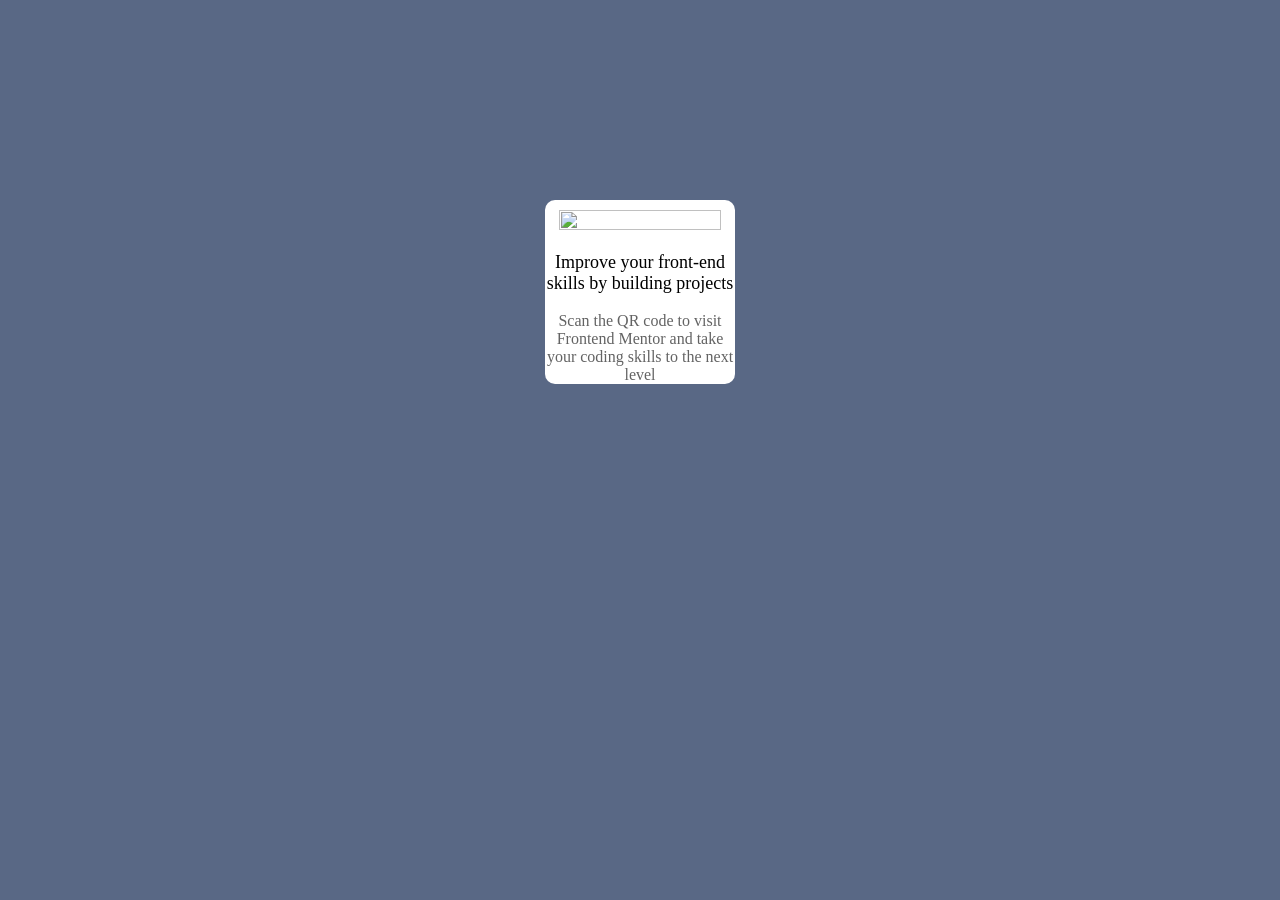
==== index.html @ e50d2d03 "Add files via upload" ====
<!DOCTYPE html>
<html lang="en">
<head>
    <meta charset="UTF-8">
    <meta name="viewport" content="width=device-width, initial-scale=1.0">
    <title>yappa yappa yappa</title>
    <link rel="stylesheet" href="style.css">
</head>
<body>
<div> 
    <img src="image-qr-code.png"> 
    <p class="p1">Improve your front-end skills by building projects<br></p>
    <p class="p2">Scan the QR code to visit Frontend Mentor and take your coding skills to the next level</p>
</div>
</body>
</html>
---- style.css ----
*{
box-sizing: border-box;
}
body{
    background-color: rgb(89, 104, 133);
}
div{
text-align: center;
height: 15%;
width: 15%;
margin-left: auto;
margin-right: auto;
margin-top: 200px;
background-color: white;
border-radius: 10px;
}
img{
    display: block;
    height: 95%;
    width: 95%;
    padding: 10px 5px 0px 5px;
    margin-top: 200px;
    margin-left: auto;
    margin-right: auto;
    border-radius: 10px;

}
.p1{
    font-size: large;
    color: black;
}
.p2{
    font-size: medium;
    color:rgb(99, 99, 99);
}
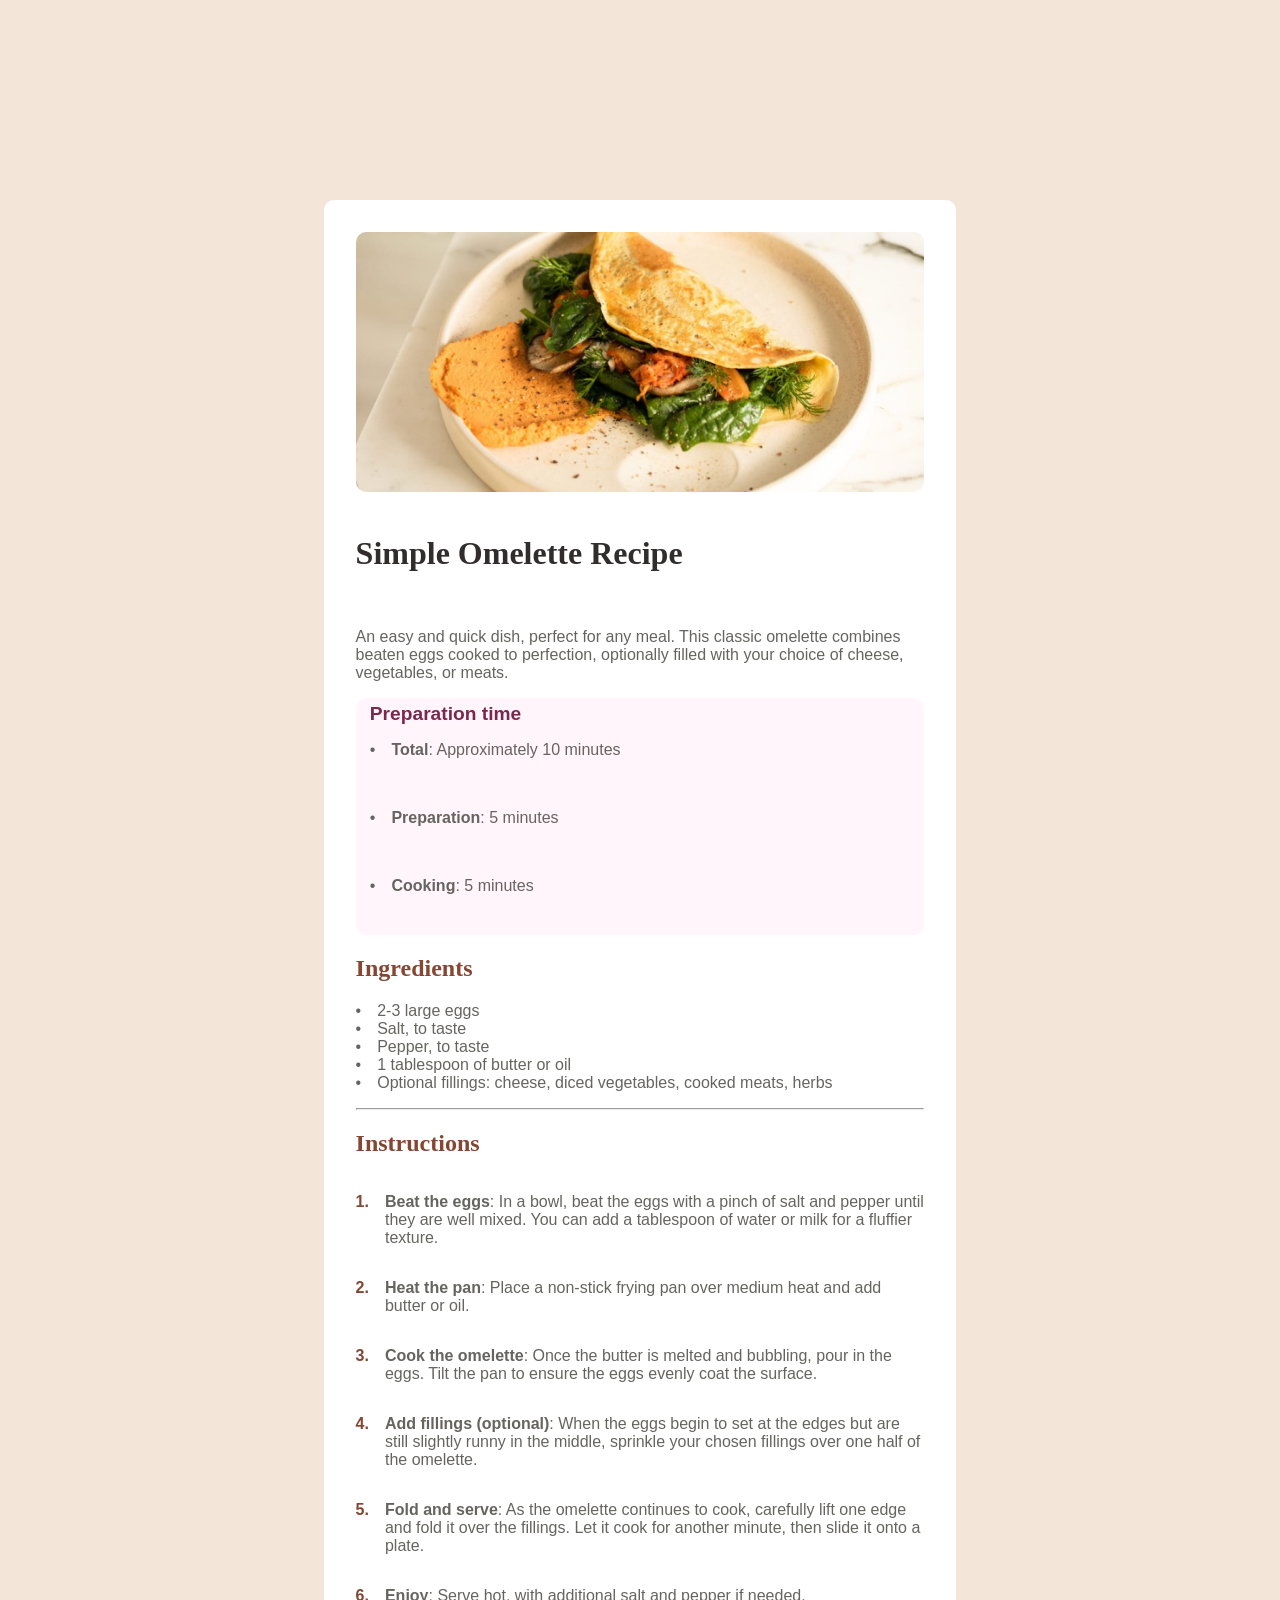
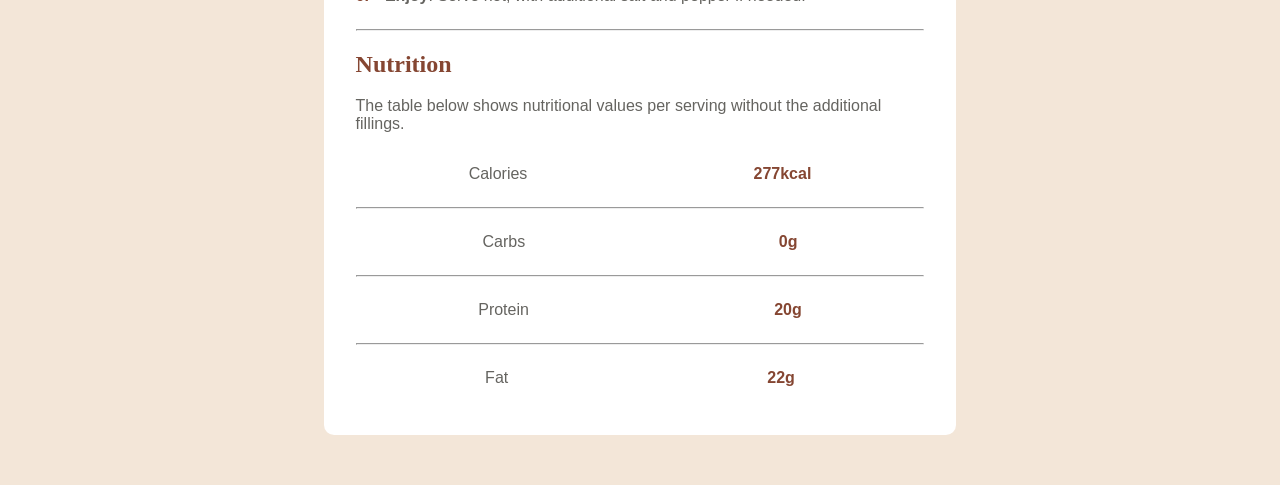
==== commit 67937812: "Add files via upload" ====
--- a/index.html
+++ b/index.html
@@ -1,16 +1,146 @@
-<!DOCTYPE html>
-<html lang="en">
-<head>
-    <meta charset="UTF-8">
-    <meta name="viewport" content="width=device-width, initial-scale=1.0">
-    <title>yappa yappa yappa</title>
-    <link rel="stylesheet" href="style.css">
-</head>
-<body>
-<div> 
-    <img src="image-qr-code.png"> 
-    <p class="p1">Improve your front-end skills by building projects<br></p>
-    <p class="p2">Scan the QR code to visit Frontend Mentor and take your coding skills to the next level</p>
-</div>
-</body>
+<!DOCTYPE html>
+<html lang="en">
+<head>
+  <meta charset="UTF-8">
+  <meta name="viewport" content="width=device-width, initial-scale=1.0">
+  <title>MICHALE POMOZ MI</title>
+</head>
+<body>
+<div class="div_main">
+  <div>
+    <img src="image-omelette.jpeg">
+  </div>
+  <br>
+  <h1>Simple Omelette Recipe</h1><br>
+  <p>
+  An easy and quick dish, perfect for any meal. This classic omelette combines beaten eggs cooked 
+  to perfection, optionally filled with your choice of cheese, vegetables, or meats.<br>
+  </p>
+  <div class="div1">
+    <p class="special">Preparation time</p>
+      <div class="div2">
+        <div><p>&bull;&emsp;<strong>Total</strong>: Approximately 10 minutes</p></div><br>
+        <div><p>&bull;&emsp;<strong>Preparation</strong>: 5 minutes</p></div><br>
+        <div><p>&bull;&emsp;<strong>Cooking</strong>: 5 minutes</p></div><br>
+      </div>
+  </div>
+  <h2>Ingredients</h2>
+  <p>
+  &bull;&emsp;2-3 large eggs<br>
+  &bull;&emsp;Salt, to taste<br>
+  &bull;&emsp;Pepper, to taste<br>
+  &bull;&emsp;1 tablespoon of butter or oil<br>
+  &bull;&emsp;Optional fillings: cheese, diced vegetables, cooked meats, herbs<br>
+  </p>
+  <hr class="styled">
+  <h2>Instructions</h2>
+  
+  <div class="div3"><div><p style="color: hsl(14, 45%, 36%);"><strong>1.</strong></p></div>&emsp;  <div><p><strong>Beat the eggs</strong>: In a bowl, beat the eggs with a pinch of salt and pepper until they are well mixed. 
+  You can add a tablespoon of water or milk for a fluffier texture.</p></div></div>
+
+  <div class="div3"><div><p style="color: hsl(14, 45%, 36%);"><strong>2.</strong></p></div>&emsp;  <div><p><strong>Heat the pan</strong>: Place a non-stick frying pan over medium heat and add butter or oil.</p></div></div>
+  
+  <div class="div3"><div><p style="color: hsl(14, 45%, 36%);"><strong>3.</strong></p></div>&emsp;  <div><p><strong>Cook the omelette</strong>: Once the butter is melted and bubbling, pour in the eggs. Tilt the pan to ensure 
+  the eggs evenly coat the surface.</p></div></div>
+  
+  <div class="div3"><div><p style="color: hsl(14, 45%, 36%);"><strong>4.</strong></p></div>&emsp;  <div><p><strong>Add fillings (optional)</strong>: When the eggs begin to set at the edges but are still slightly runny in the 
+  middle, sprinkle your chosen fillings over one half of the omelette.</p></div></div>
+  
+  <div class="div3"><div><p style="color: hsl(14, 45%, 36%);"><strong>5.</strong></p></div>&emsp;  <div><p><strong>Fold and serve</strong>: As the omelette continues to cook, carefully lift one edge and fold it over the 
+  fillings. Let it cook for another minute, then slide it onto a plate.</p></div></div>
+  
+  <div class="div3"><div><p style="color: hsl(14, 45%, 36%);"><strong>6.</strong></p></div>&emsp;  <div><p><strong>Enjoy</strong>: Serve hot, with additional salt and pepper if needed.</p></div></div>
+  
+  <hr class="styled">
+  <h2>Nutrition</h2>
+
+  <p>
+  The table below shows nutritional values per serving without the additional fillings.<br>
+  </p>
+  <div>
+    <div class="div4">
+      <div><p>Calories</p></div>
+      <div><p style="color: hsl(14, 45%, 36%);"><strong>277kcal</strong></p></div>
+    </div>
+    <hr class="styled">
+    <div class="div4">
+      <div><p>Carbs</p></div>
+      <div><p style="color: hsl(14, 45%, 36%);"><strong>0g</strong></p></div>
+    </div>
+    <hr class="styled">
+    <div class="div4">
+      <div><p>Protein</p></div>
+      <div><p style="color: hsl(14, 45%, 36%);"><strong>20g</strong></p></div>
+    </div>
+    <hr class="styled">
+    <div class="div4">
+      <div><p>Fat</p></div>
+      <div><p style="color: hsl(14, 45%, 36%);"><strong>22g</strong></p></div>
+    </div>
+  </div>
+</div>
+</body>
+<style>
+body{
+  background-color: hsl(30, 54%, 90%);
+}
+img{
+  border-radius: 10px;
+  object-fit: contain;
+  width: 100%;
+  height: auto;
+}
+h1{
+  font-family: "Young Serif", serif;
+  font-style: normal;
+  font-weight: 800;
+  font-size: xx-large;
+  color: hsl(24, 5%, 18%);
+}
+h2{
+  font-family: "Young Serif", serif;
+  font-style: normal;
+  font-size: x-large;
+  font-weight: 700;
+  color: hsl(14, 45%, 36%);
+}
+p{
+  font-family: "Outfit", sans-serif;
+  color: #656460;
+}
+p.special{
+  color: hsl(332, 51%, 32%);
+  font-family: "Outfit", sans-serif;
+  font-weight: 600;
+  font-size: larger;
+  margin: 0 0 0 0;
+}
+.div_main{
+  background-color: white;
+  border-radius:10px;
+  margin: 200px 25% 50px 25%;
+  padding: 2.5% 2.5% 2.5% 2.5%;
+}
+.div1{
+  border-radius:10px;
+  background-color: hsl(330, 100%, 98%);
+  padding: 1% 2.5% 1% 2.5%;
+}
+.div2{
+  display: flex;
+  flex-direction: column;
+  justify-content: center;
+  align-content: center;
+}
+hr.styled{
+  color: #E0E0E0;
+}
+.div3{
+  display: flex;
+}
+.div4{
+  display: flex;
+  justify-content: space-around;
+}
+</style>
 </html>
